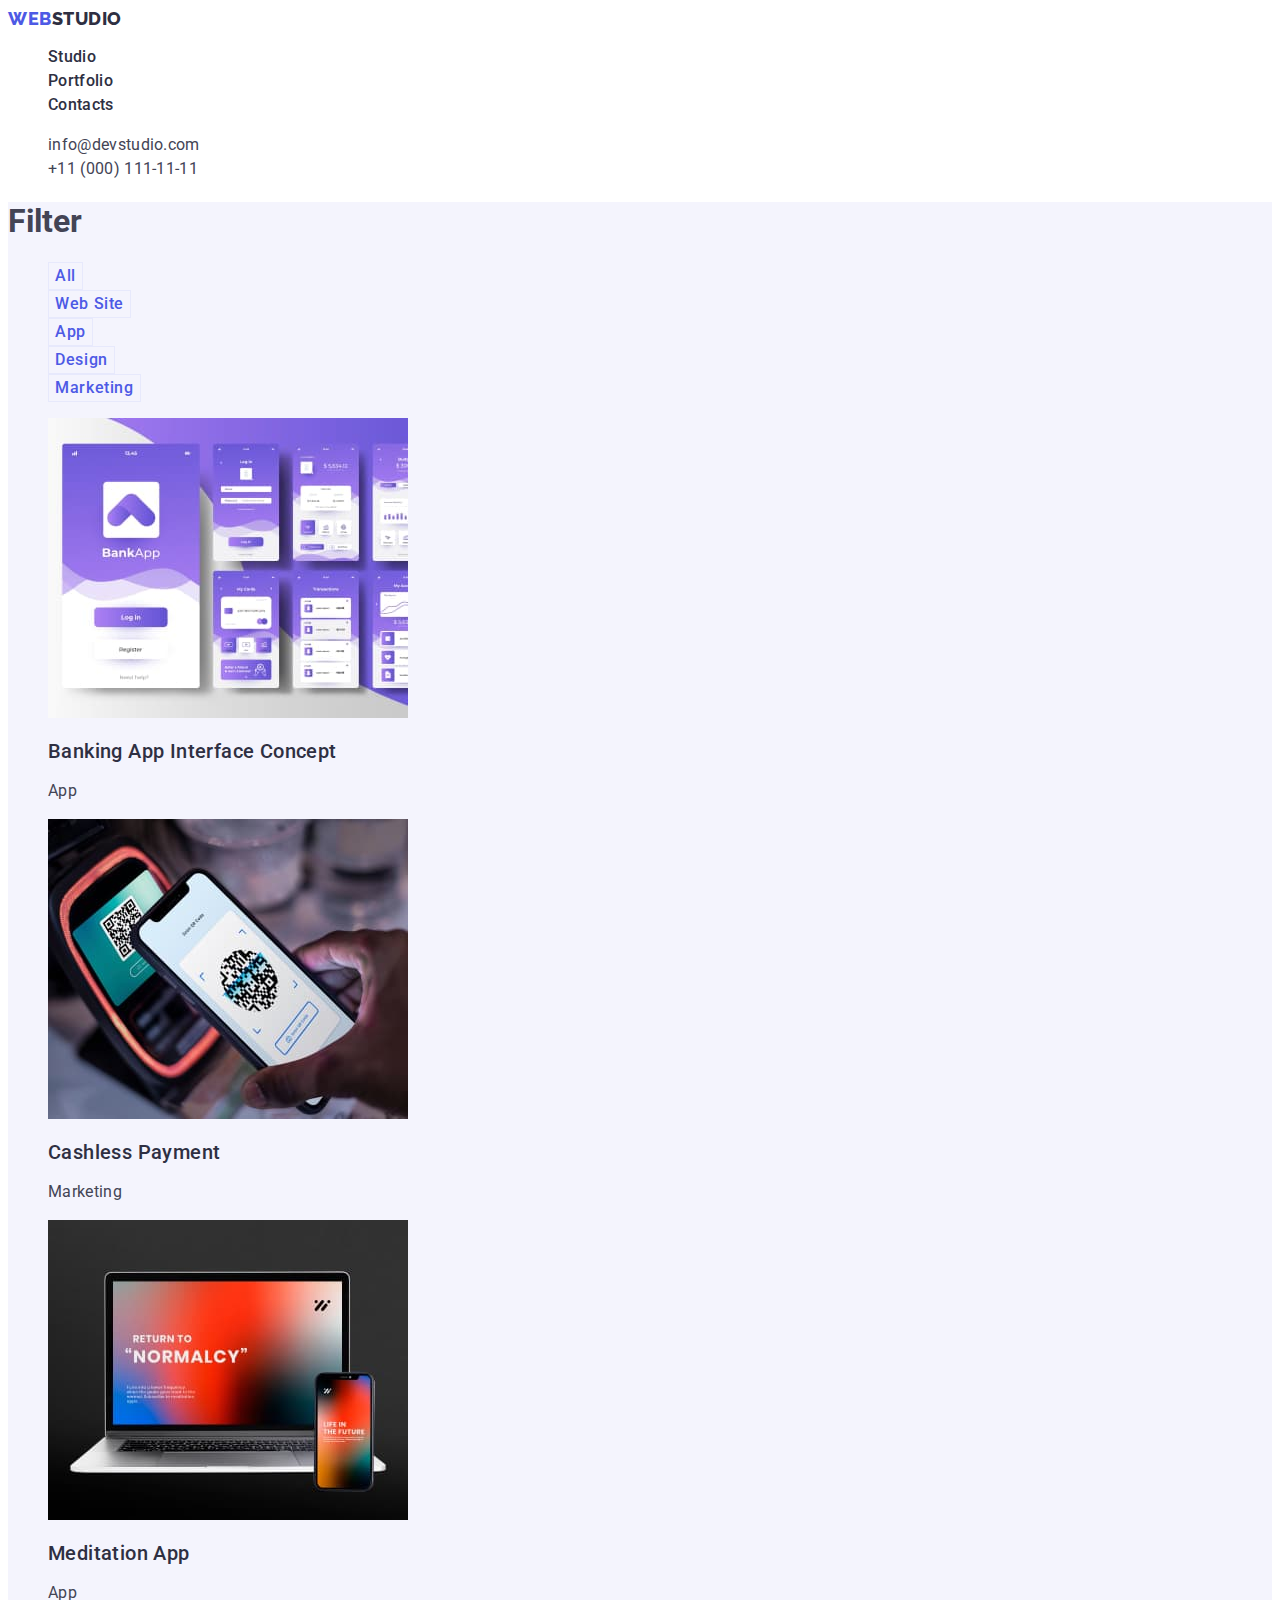
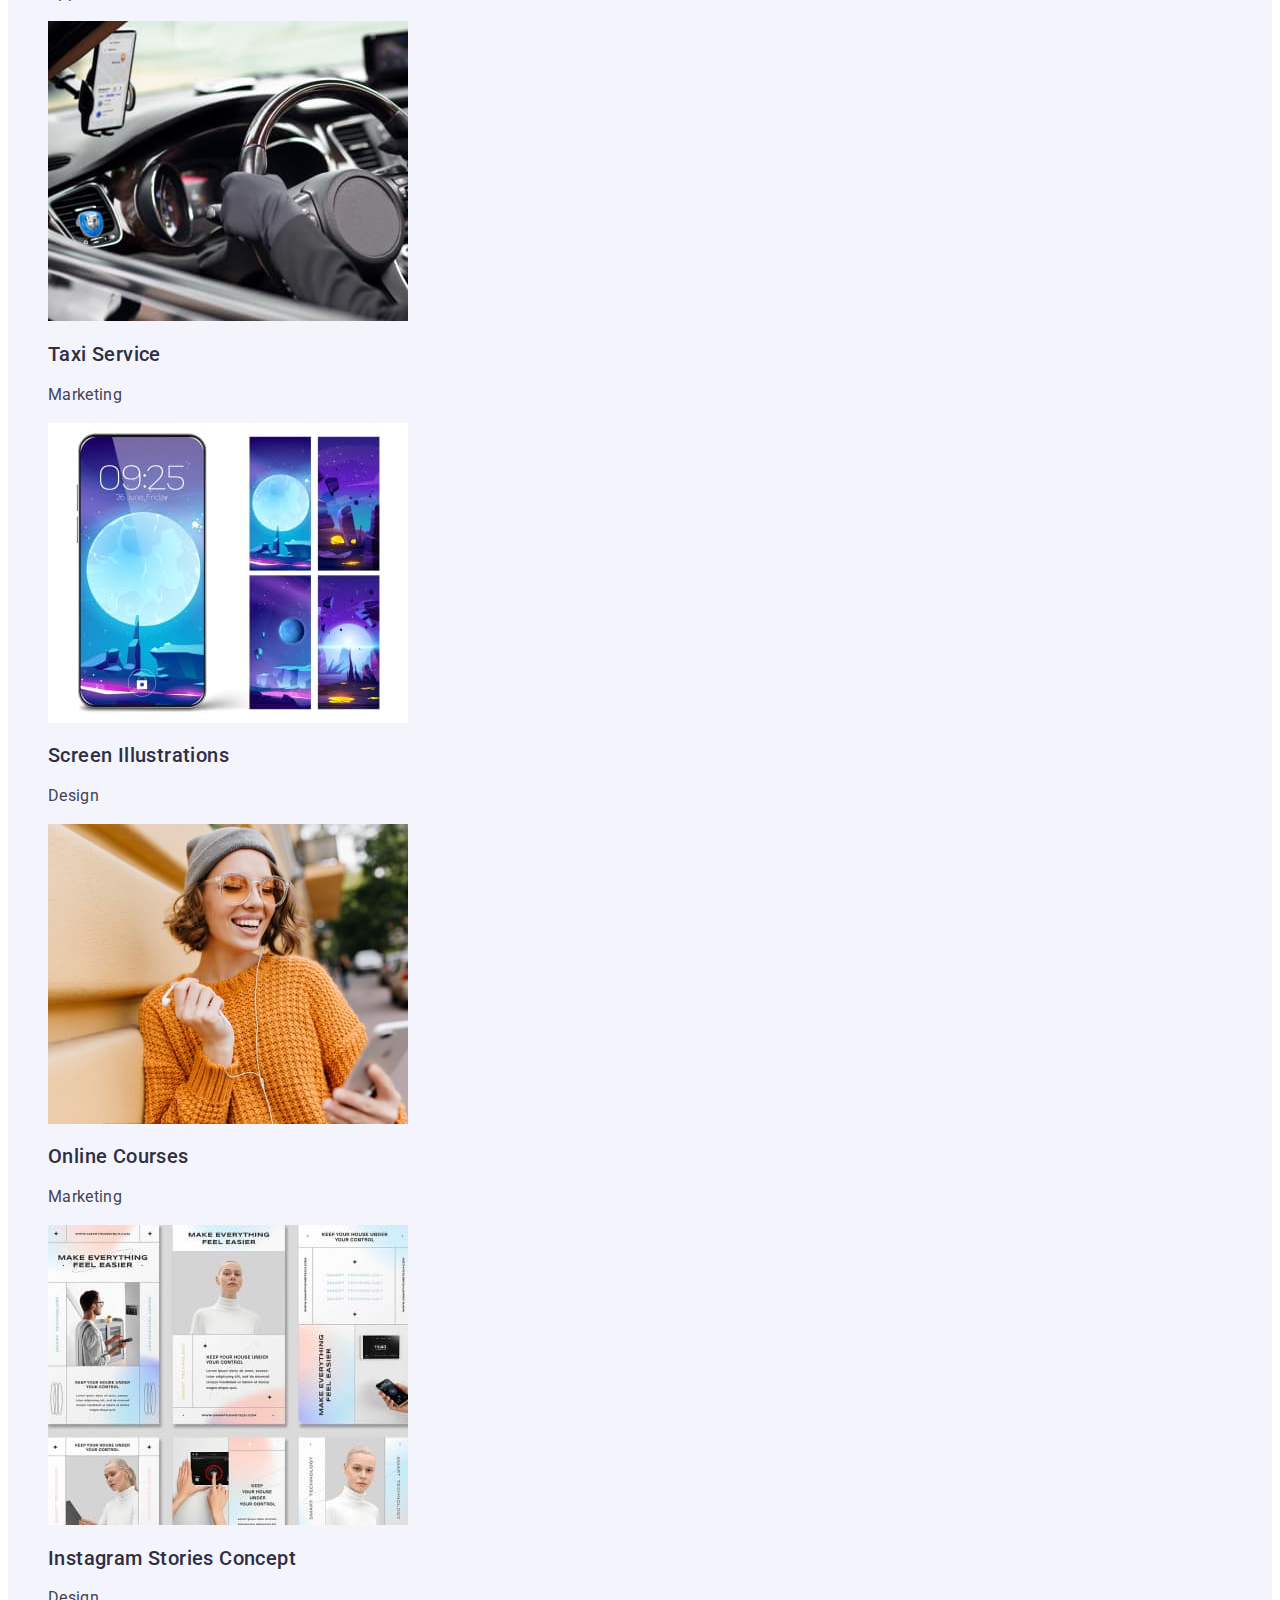
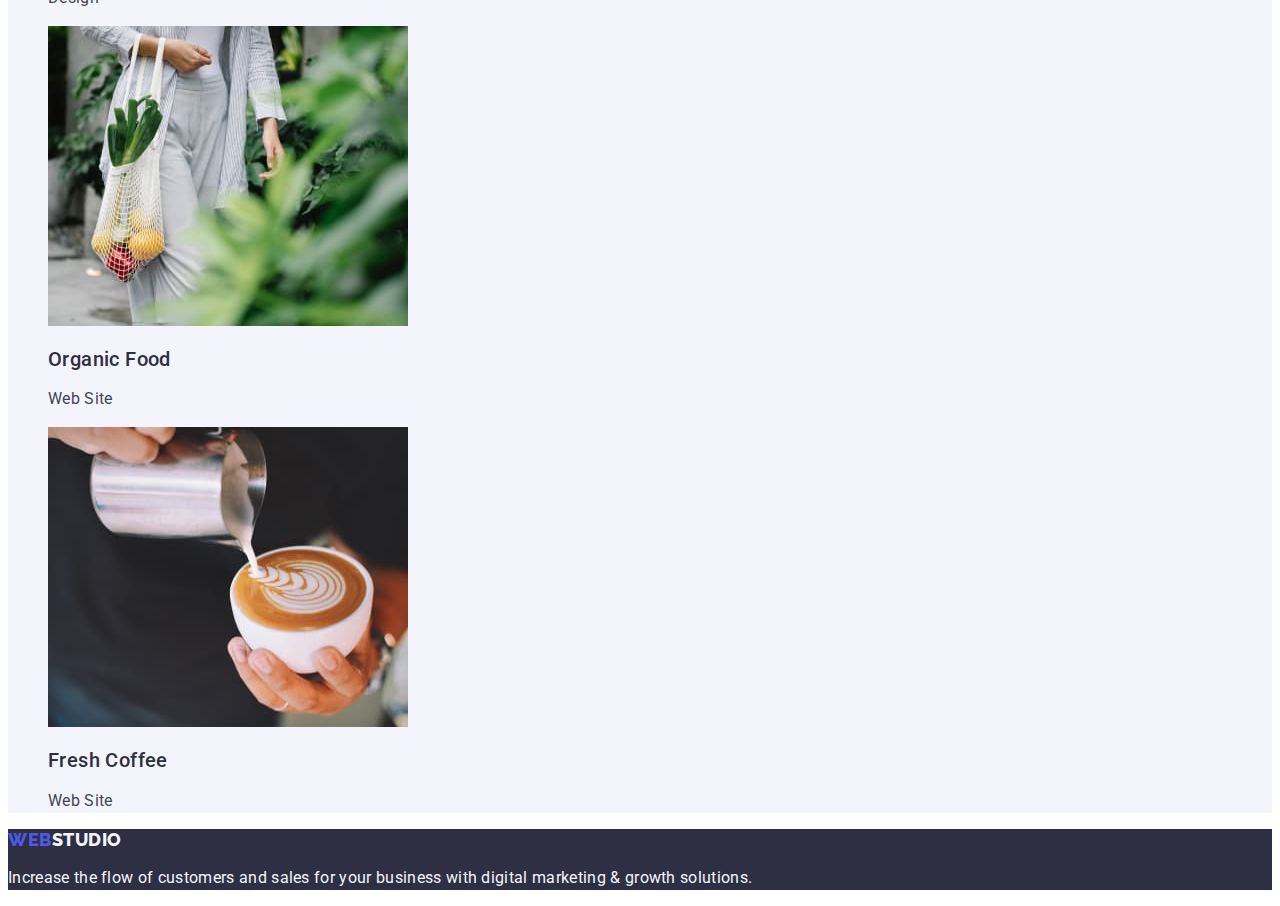
==== portfolio.html @ 72dbc231 "Initial commit" ====
<!DOCTYPE html>
<html lang="en">
<head>
    <meta charset="UTF-8">
    <meta name="viewport" content="width=device-width, initial-scale=1.0">
    <title>Sokolova 02 homework</title>
    <link rel="preconnect" href="https://fonts.googleapis.com" />
    <link rel="preconnect" href="https://fonts.gstatic.com" crossorigin />
    <link
      href="https://fonts.googleapis.com/css2?family=Montserrat:wght@400;600&family=Roboto:wght@400;500;700&display=swap"
      rel="stylesheet"
    />
    <link rel="preconnect" href="https://fonts.googleapis.com">
<link rel="preconnect" href="https://fonts.gstatic.com" crossorigin>
<link href="https://fonts.googleapis.com/css2?family=Raleway:wght@800&display=swap" rel="stylesheet">
    <link rel="stylesheet" href="./css/styles.css" />
</head>
<body>
    <header class="header">
        <nav class="header-navigation">
          <a href="./index.html" class="header-logo link">Web<span class="header-logo-accent">Studio</span></a>
          <ul class="header-list list">
            <li class="header-list-point"><a href="./index.html" class="header-list-link link">Studio</a></li>
            <li class="header-list-point"><a href="./portfolio.html" class="header-list-link link">Portfolio</a></li>
            <li class="header-list-point"><a href="" class="header-list-link link">Contacts</a></li>
          </ul>
        </nav>
        <address class="header-address">
            <ul class="header-address-list list">
              <li class="header-address-item"><a class="header-address-link link" href="mailto:info@devstudio.com">info@devstudio.com</a></li>
              <li class="header-address-item"><a class="header-address-link link" href="tel:+110001111111">+11 (000) 111-11-11</a></li>
            </ul>
          </address>
      </header>
      <main>
        <section class="portfolio">
            <h1 class="visually-hidden">Filter</h1>
            <ul class="filter-list list">
                <li ><button type="button" class="filter-btn">All</button></li>
                <li><button type="button" class="filter-btn">Web Site</button></li>
                <li><button type="button" class="filter-btn">App</button></li>
                <li><button type="button" class="filter-btn">Design</button></li>
                <li><button type="button" class="filter-btn">Marketing</button></li>
            </ul>
        <ul class="portfolio-list list">
            <li class="portfolio-list-item">
                <a class="link" href="">
                    <img src="./images/banking_app_interface_concept.jpg" alt="our work" width="360" height="300">
                    <h2  class="portfolio-title">Banking App Interface Concept</h2>
                    <p class="portfolio-text">App</p>
                </a>
            </li>
            <li class="portfolio-list-item">
                <a href="" class="link">
                    <img src="./images/cashless_payment.jpg" alt="our work" width="360" height="300">
                    <h2 class="portfolio-title">Cashless Payment</h2>
                    <p class="portfolio-text">Marketing</p>
                </a>
            </li>
            <li class="portfolio-list-item">
                <a href="" class="link">
                    <img src="./images/meditation_app.jpg" alt="our work" width="360" height="300">
                    <h2 class="portfolio-title">Meditation App</h2>
                    <p class="portfolio-text">App</p>
                </a>
            </li>
            <li class="portfolio-list-item">
                <a href="" class="link">
                    <img src="./images/taxi_service.jpg" alt="our work" width="360" height="300">
                    <h2 class="portfolio-title">Taxi Service</h2>
                    <p class="portfolio-text">Marketing</p>
                </a>
            </li>
            <li class="portfolio-list-item">
                <a href="" class="link">
                    <img src="./images/screen_illustrations.jpg" alt="our work" width="360" height="300">
                    <h2 class="portfolio-title">Screen Illustrations</h2>
                    <p class="portfolio-text">Design</p>
                </a>
            </li>
            <li class="portfolio-list-item">
                <a href="" class="link">
                    <img src="./images/online_courses.jpg" alt="our work" width="360" height="300">
                    <h2 class="portfolio-title">Online Courses</h2>
                    <p class="portfolio-text">Marketing</p>
                </a>
            </li>
            <li class="portfolio-list-item">
                <a href="" class="link">
                    <img src="./images/instagram_stories.jpg" alt="our work" width="360" height="300">
                    <h2 class="portfolio-title">Instagram Stories Concept</h2>
                    <p class="portfolio-text">Design</p>
                </a>
            </li>
            <li class="portfolio-list-item">
                <a href="" class="link">
                    <img src="./images/organic_food.jpg" alt="our work" width="360" height="300">
                    <h2 class="portfolio-title">Organic Food</h2>
                    <p class="portfolio-text">Web Site</p>
                </a>
            </li>
            <li class="portfolio-list-item">
                <a href="" class="link">
                    <img src="./images/fresh_coffee.jpg" alt="our work" width="360" height="300">
                    <h2 class="portfolio-title">Fresh Coffee</h2>
                    <p class="portfolio-text">Web Site</p>
                </a>
            </li>
        </ul>

        </section>
      </main>
      <footer class="footer">
        <a href="./index.html" class="footer-logo link">Web<span class="footer-logo-accent">Studio</span></a>
        <p class="footer-text">
          Increase the flow of customers and sales for your business with digital
          marketing & growth solutions.
        </p>
      </footer>
    
</body>
</html>
---- css/styles.css ----
:root {
    --background-color: #F4F4FD;
    --accent-text-color: #4D5AE5;
    --text-color: #434455;
    --secondary-text-color: #2E2F42;
    --action-color: #404BBF;

}

body {
    font-family:"Roboto", sans-serif;
    color: #434455;
    background-color: #FFFFFF;

}


.link {
    text-decoration: none;
}
.list{
    list-style-type: none;
}

.header-logo {
    color: var(--accent-text-color);
font-size: 18px;
font-family: "Raleway", sans-serif;
font-weight: 800;
line-height: 1.17; /* 21px/18 */
letter-spacing: 0.03em;
text-transform: uppercase;
}


.header-logo-accent{
    color: var(--secondary-text-color);
    font-family: "Raleway", sans-serif;
}

.header-list-link {
    color: var(--secondary-text-color);
/* Body Medium */
font-size: 16px;
font-weight: 500;
line-height: 1.5;
letter-spacing: 0.02em;
}

.header-list-link:hover,
.header-list-link:focus{
    color: var(--ocean, #404BBF);
}

.header-address{
    font-style: normal;
}

.header-address-link{
    color: var(--slate, #434455);
/* Body */
font-size: 16px;
line-height: 1.5;
letter-spacing: 0.02em;
}
.header-address-link:hover,
.header-address-link:focus{
    color: var(--ocean, #404BBF);
}


.hero {
    background-color: var(--secondary-text-color);
}
.hero-title {
    color: var(--white, #FFF);
text-align: center;
/* Header 1 */
font-size: 56px;
font-weight: 700;
line-height: 1.07;
letter-spacing: 0.02em;
}
.hero-btn {
    cursor: pointer;
    background-color: var(--iris, #4D5AE5);
    color: var(--white, #FFF);
    /* Button Text */
    font-size: 16px;
    font-family: inherit;
    font-weight: 500;
    line-height: 1.5;
    letter-spacing: 0.04em;
   
}
.hero-btn:is(:hover,:focus){
    background-color: var(--ocean, #404BBF);
}



.advantages-subtitle {
    color: var(--secondary-text-color);
/* Header 3 */
font-size: 20px;
font-weight: 500;
line-height: 1.2;
letter-spacing: 0.02em;
}
.advantages-item-text {
    color: var(--slate, #434455);
/* Body */
font-size: 16px;
line-height: 1.5;
letter-spacing: 0.02em;
}

.section-title {
    color: var(--secondary-text-color);
    background-color: #F4F4FD;
text-align: center;
/* Header 2 */
font-size: 36px;
font-weight: 700;
line-height: 1.11;
letter-spacing: 0.02em;
text-transform: capitalize;
}

.local-title{
    color: var(--secondary-text-color);
/* Header 3 */
font-size: 20px;
font-weight: 500;
line-height: 1.2;
letter-spacing: 0.02em;
text-align: center;
}

.section-text {
    color: var(--slate, #434455);
/* Body */
font-size: 16px;
line-height: 1.5;
letter-spacing: 0.02em;
text-align: center;
}

.footer{
    background: var(--secondary-text-color);

}
.footer-logo {
    color: var(--accent-text-color);
font-size: 18px;
font-family: "Raleway", sans-serif;
font-weight: 800;
line-height: 1.17;
letter-spacing: 0.03em;
text-transform: uppercase;
}

.footer-logo-accent {
    color: var(--iris, #f4f4fd);
font-size: 18px;
font-family: Raleway;
font-weight: 800;
line-height: 1.17;
letter-spacing: 0.03em;
text-transform: uppercase;
}
.footer-text{
    color: var(--cloud, #F4F4FD);
/* Body */
font-size: 16px;
line-height: 1.5;
letter-spacing: 0.02em;
}

.filter-btn {
    cursor: pointer;
    color: var(--iris, #4D5AE5);
text-align: center;
/* Button Text */
font-size: 16px;
font-family: inherit;
font-weight: 500;
line-height: 1.5;
letter-spacing: 0.04em;
border: 1px solid var(--cornflower, #E7E9FC);
background: var(--cloud, #F4F4FD);
}

.filter-btn:is(:hover,:focus){
    color: var(--white, #FFF);
text-align: center;
/* Button Text */
font-size: 16px;
font-weight: 500;
line-height: 1.5;
letter-spacing: 0.04em;
background: var(--ocean, #404BBF);
}

.portfolio{
    background-color: #F4F4FD;
}

.portfolio-title{
    color: var(--secondary-text-color);
/* Header 3 */
font-size: 20px;
font-weight: 500;
line-height: 1.2;
letter-spacing: 0.02em;
}
.portfolio-text{
    color: var(--slate, #434455);
/* Body */
font-size: 16px;
line-height: 1.5;
letter-spacing: 0.02em;
}

.team-list-item{
    background-color: #FFFFFF;
}

.team-section {
    background-color: #F4F4FD;
}
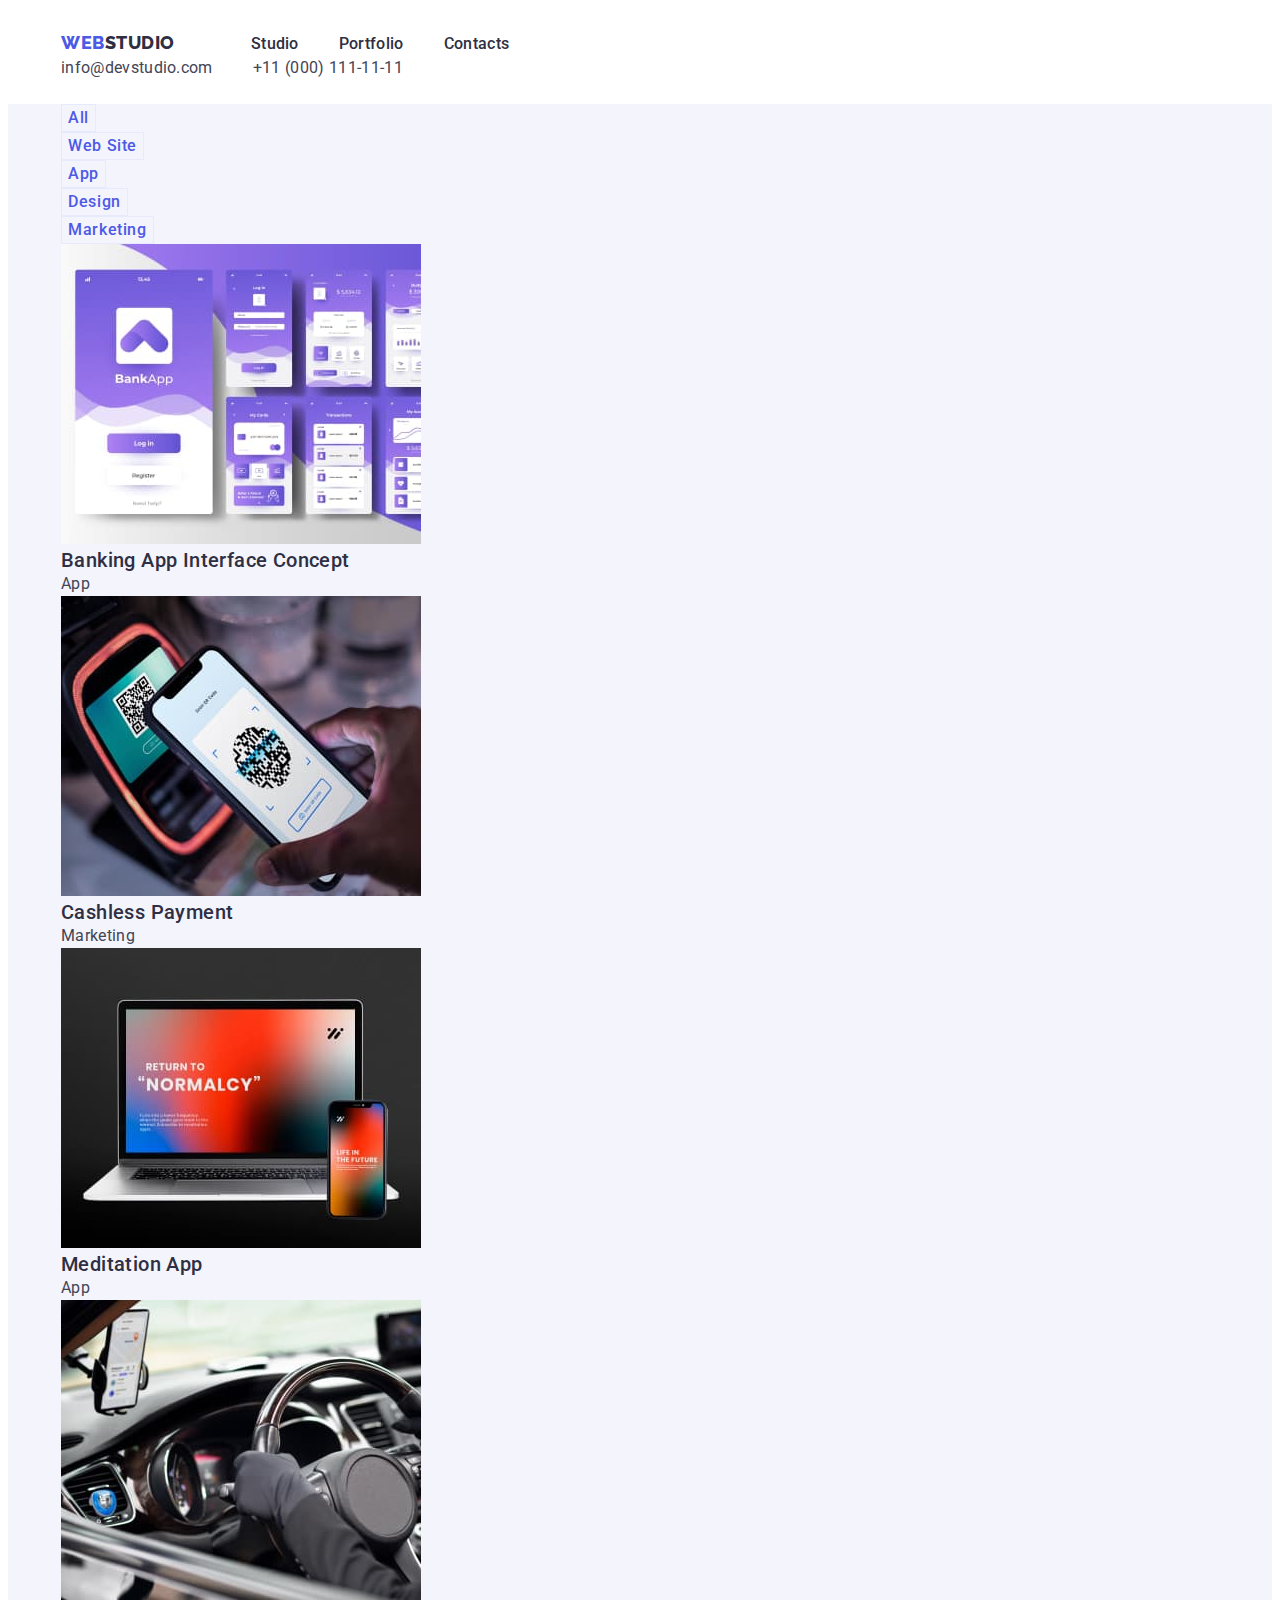
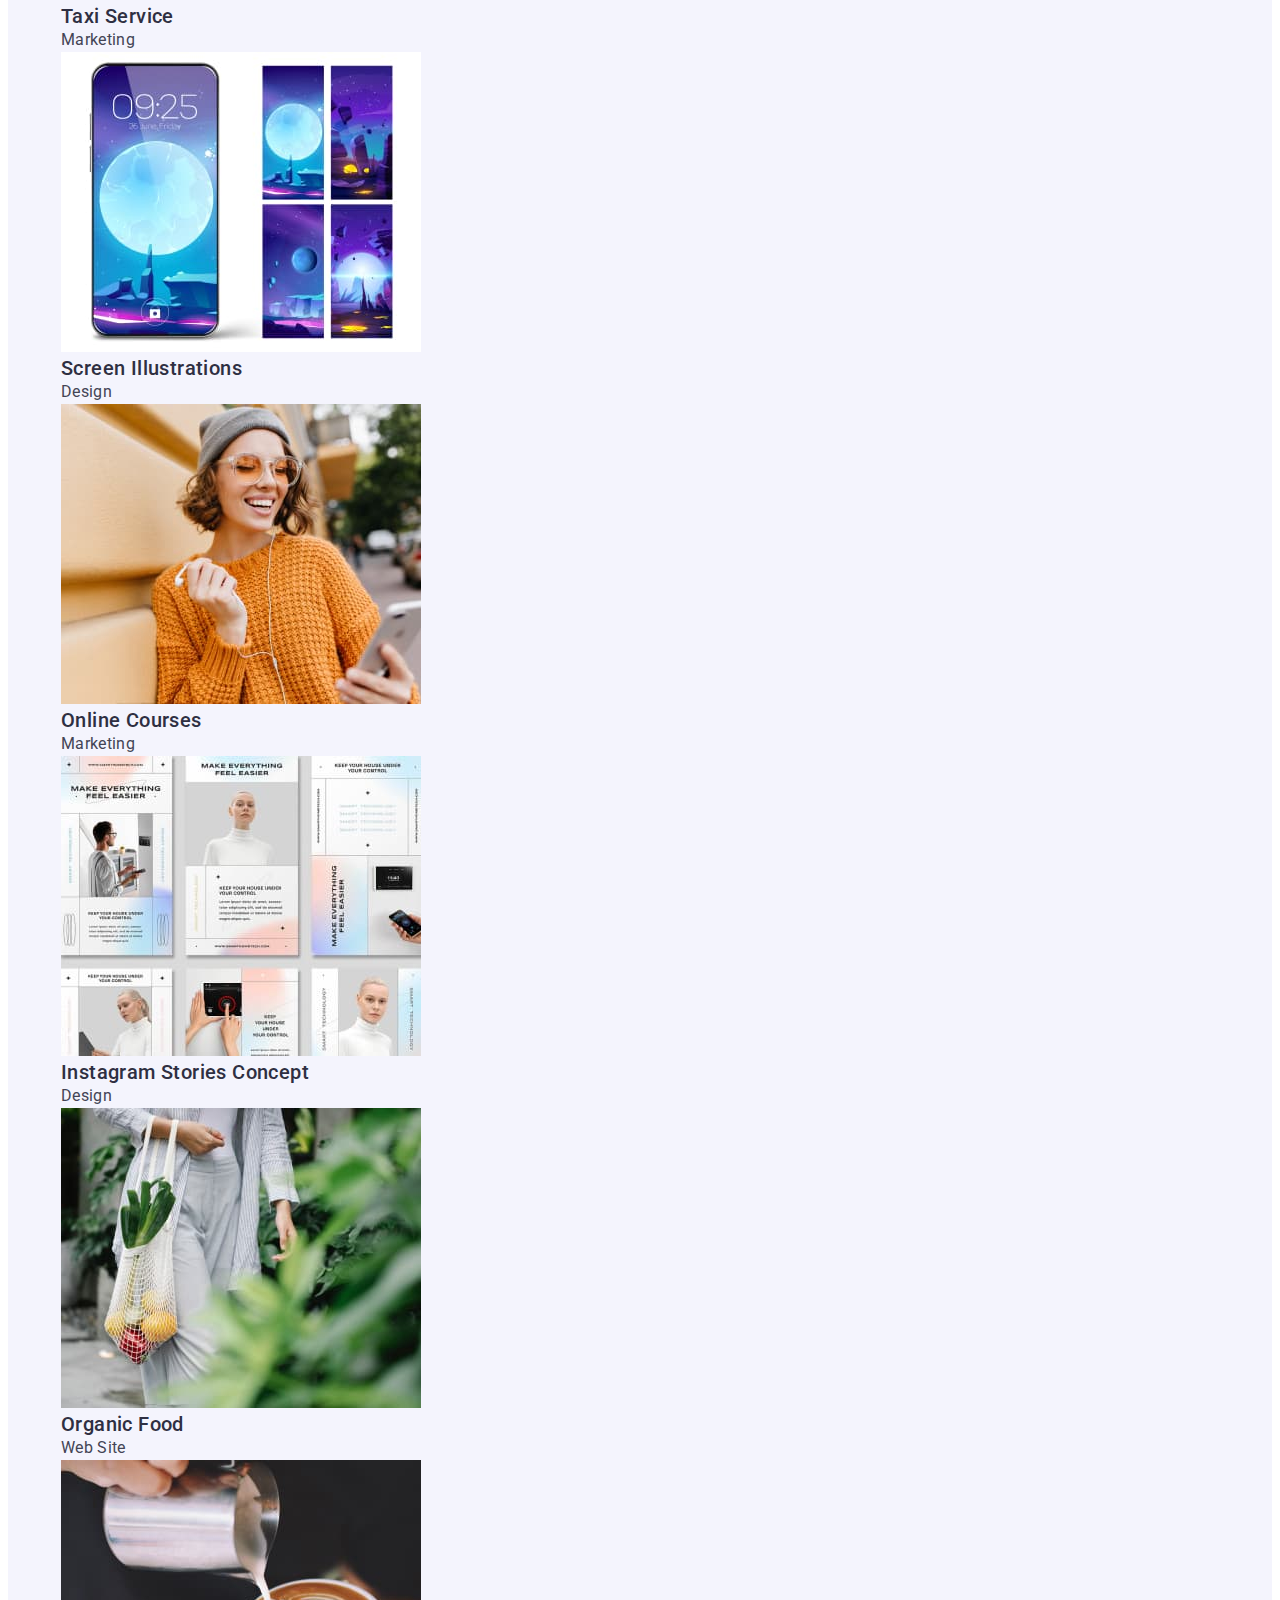
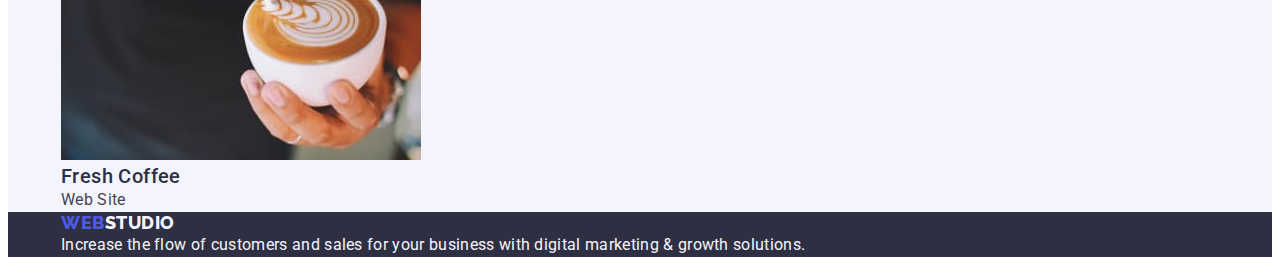
==== commit 68adceb1: "third task" ====
--- a/portfolio.html
+++ b/portfolio.html
@@ -13,10 +13,12 @@
     <link rel="preconnect" href="https://fonts.googleapis.com">
 <link rel="preconnect" href="https://fonts.gstatic.com" crossorigin>
 <link href="https://fonts.googleapis.com/css2?family=Raleway:wght@800&display=swap" rel="stylesheet">
+<link rel="stylesheet" href="https://cdnjs.cloudflare.com/ajax/libs/modern-normalize/2.0.0/modern-normalize.min.css" integrity="sha512-4xo8blKMVCiXpTaLzQSLSw3KFOVPWhm/TRtuPVc4WG6kUgjH6J03IBuG7JZPkcWMxJ5huwaBpOpnwYElP/m6wg==" crossorigin="anonymous" referrerpolicy="no-referrer" />
     <link rel="stylesheet" href="./css/styles.css" />
 </head>
 <body>
     <header class="header">
+        <div class="container">
         <nav class="header-navigation">
           <a href="./index.html" class="header-logo link">Web<span class="header-logo-accent">Studio</span></a>
           <ul class="header-list list">
@@ -31,9 +33,11 @@
               <li class="header-address-item"><a class="header-address-link link" href="tel:+110001111111">+11 (000) 111-11-11</a></li>
             </ul>
           </address>
+        </div>
       </header>
       <main>
         <section class="portfolio">
+            <div class="container">
             <h1 class="visually-hidden">Filter</h1>
             <ul class="filter-list list">
                 <li ><button type="button" class="filter-btn">All</button></li>
@@ -107,15 +111,17 @@
                 </a>
             </li>
         </ul>
-
+        </div>
         </section>
       </main>
       <footer class="footer">
+        <div class="container">
         <a href="./index.html" class="footer-logo link">Web<span class="footer-logo-accent">Studio</span></a>
         <p class="footer-text">
           Increase the flow of customers and sales for your business with digital
           marketing & growth solutions.
         </p>
+        </div>
       </footer>
     
 </body>
--- a/css/styles.css
+++ b/css/styles.css
@@ -6,6 +6,35 @@
     --action-color: #404BBF;
 
 }
+.visually-hidden {
+    position: absolute;
+    width: 1px;
+    height: 1px;
+    margin: -1px;
+    border: 0;
+    padding: 0;
+    white-space: nowrap;
+    clip-path: inset(100%);
+    clip: rect(0 0 0 0);
+    overflow: hidden;
+    }
+
+p, 
+h1, 
+h2, 
+h3, 
+h4, 
+h5, 
+h6{
+margin-top: 0;
+margin-bottom: 0;
+}
+
+ul,ol{
+    margin-top: 0;
+    margin-bottom: 0;
+    padding-left: 0;
+}
 
 body {
     font-family:"Roboto", sans-serif;
@@ -14,6 +43,14 @@
 
 }
 
+.container{
+    width: 100%;
+    max-width: 1158px;
+    padding-right: 15px;
+    padding-left: 15px;
+    margin: 0 auto;
+}
+
 
 .link {
     text-decoration: none;
@@ -22,6 +59,12 @@
     list-style-type: none;
 }
 
+/**-----------------------HEADER-----------------------**/
+
+.header{
+    padding-top: 24px;
+    padding-bottom: 24px;
+}
 .header-logo {
     color: var(--accent-text-color);
 font-size: 18px;
@@ -38,6 +81,22 @@
     font-family: "Raleway", sans-serif;
 }
 
+
+.header-container{
+    display: flex;
+    gap: 332px;
+}
+.header-navigation{
+    display: flex;
+}
+
+
+.header-list{
+    display:flex;
+    gap:40px;
+    margin-left:76px;
+}
+
 .header-list-link {
     color: var(--secondary-text-color);
 /* Body Medium */
@@ -54,6 +113,13 @@
 
 .header-address{
     font-style: normal;
+    margin-left: auto;
+}
+
+.header-address-list{
+    display:flex;
+    gap:40px;
+    
 }
 
 .header-address-link{
@@ -68,18 +134,27 @@
     color: var(--ocean, #404BBF);
 }
 
+/**-----------------------HERO-----------------------**/
 
 .hero {
     background-color: var(--secondary-text-color);
+    text-align: center;
+}
+
+.hero-container{
+    padding: 188px 0;
 }
 .hero-title {
     color: var(--white, #FFF);
-text-align: center;
+    text-align: center;
 /* Header 1 */
 font-size: 56px;
 font-weight: 700;
 line-height: 1.07;
 letter-spacing: 0.02em;
+max-width: 496px;
+margin: 0 auto;
+margin-bottom: 48px;
 }
 .hero-btn {
     cursor: pointer;
@@ -91,13 +166,29 @@
     font-weight: 500;
     line-height: 1.5;
     letter-spacing: 0.04em;
+    padding: 16px 32px;
+    border-radius: 4px;
+    border: none;
    
 }
 .hero-btn:is(:hover,:focus){
     background-color: var(--ocean, #404BBF);
 }
 
-
+.advantages{
+    padding-top: 120px;
+    padding-bottom: 120px;
+    
+}
+
+.advantages-list{
+    display: flex;
+    gap: 24px;
+}
+
+.advantages-item{
+    width: calc((100% - 24px * 3) / 4);
+}
 
 .advantages-subtitle {
     color: var(--secondary-text-color);
@@ -106,6 +197,7 @@
 font-weight: 500;
 line-height: 1.2;
 letter-spacing: 0.02em;
+margin-bottom: 8px;
 }
 .advantages-item-text {
     color: var(--slate, #434455);
@@ -115,18 +207,45 @@
 letter-spacing: 0.02em;
 }
 
+.we-do{
+    text-align: center;
+}
+
+.we-do-container{
+    padding-top: 120px 0;
+}
+
+
 .section-title {
     color: var(--secondary-text-color);
-    background-color: #F4F4FD;
-text-align: center;
 /* Header 2 */
 font-size: 36px;
 font-weight: 700;
 line-height: 1.11;
 letter-spacing: 0.02em;
 text-transform: capitalize;
-}
-
+margin: 0 auto;
+margin-bottom: 72px;
+}
+
+
+.image-list{
+    display: flex;
+    gap: 24px;
+    margin-top: 72px;
+    padding-bottom: 120px;
+    width: calc((100% - 24px * 2) / 3);
+
+
+}
+
+
+.team-text-container{
+    padding-top: 32px;
+    padding-bottom: 32px;
+    width: 232px;
+    margin: 0 auto;
+}
 .local-title{
     color: var(--secondary-text-color);
 /* Header 3 */
@@ -135,6 +254,7 @@
 line-height: 1.2;
 letter-spacing: 0.02em;
 text-align: center;
+margin-bottom: 8px;
 }
 
 .section-text {
@@ -144,6 +264,16 @@
 line-height: 1.5;
 letter-spacing: 0.02em;
 text-align: center;
+}
+
+.team-section{
+    display: flex;
+    margin: 0 auto;
+}
+.team-list{
+    display: flex;
+    gap: 24px;
+    width: calc((100% - 24px * 3) / 4);
 }
 
 .footer{
@@ -228,4 +358,5 @@
 
 .team-section {
     background-color: #F4F4FD;
-}+}
+
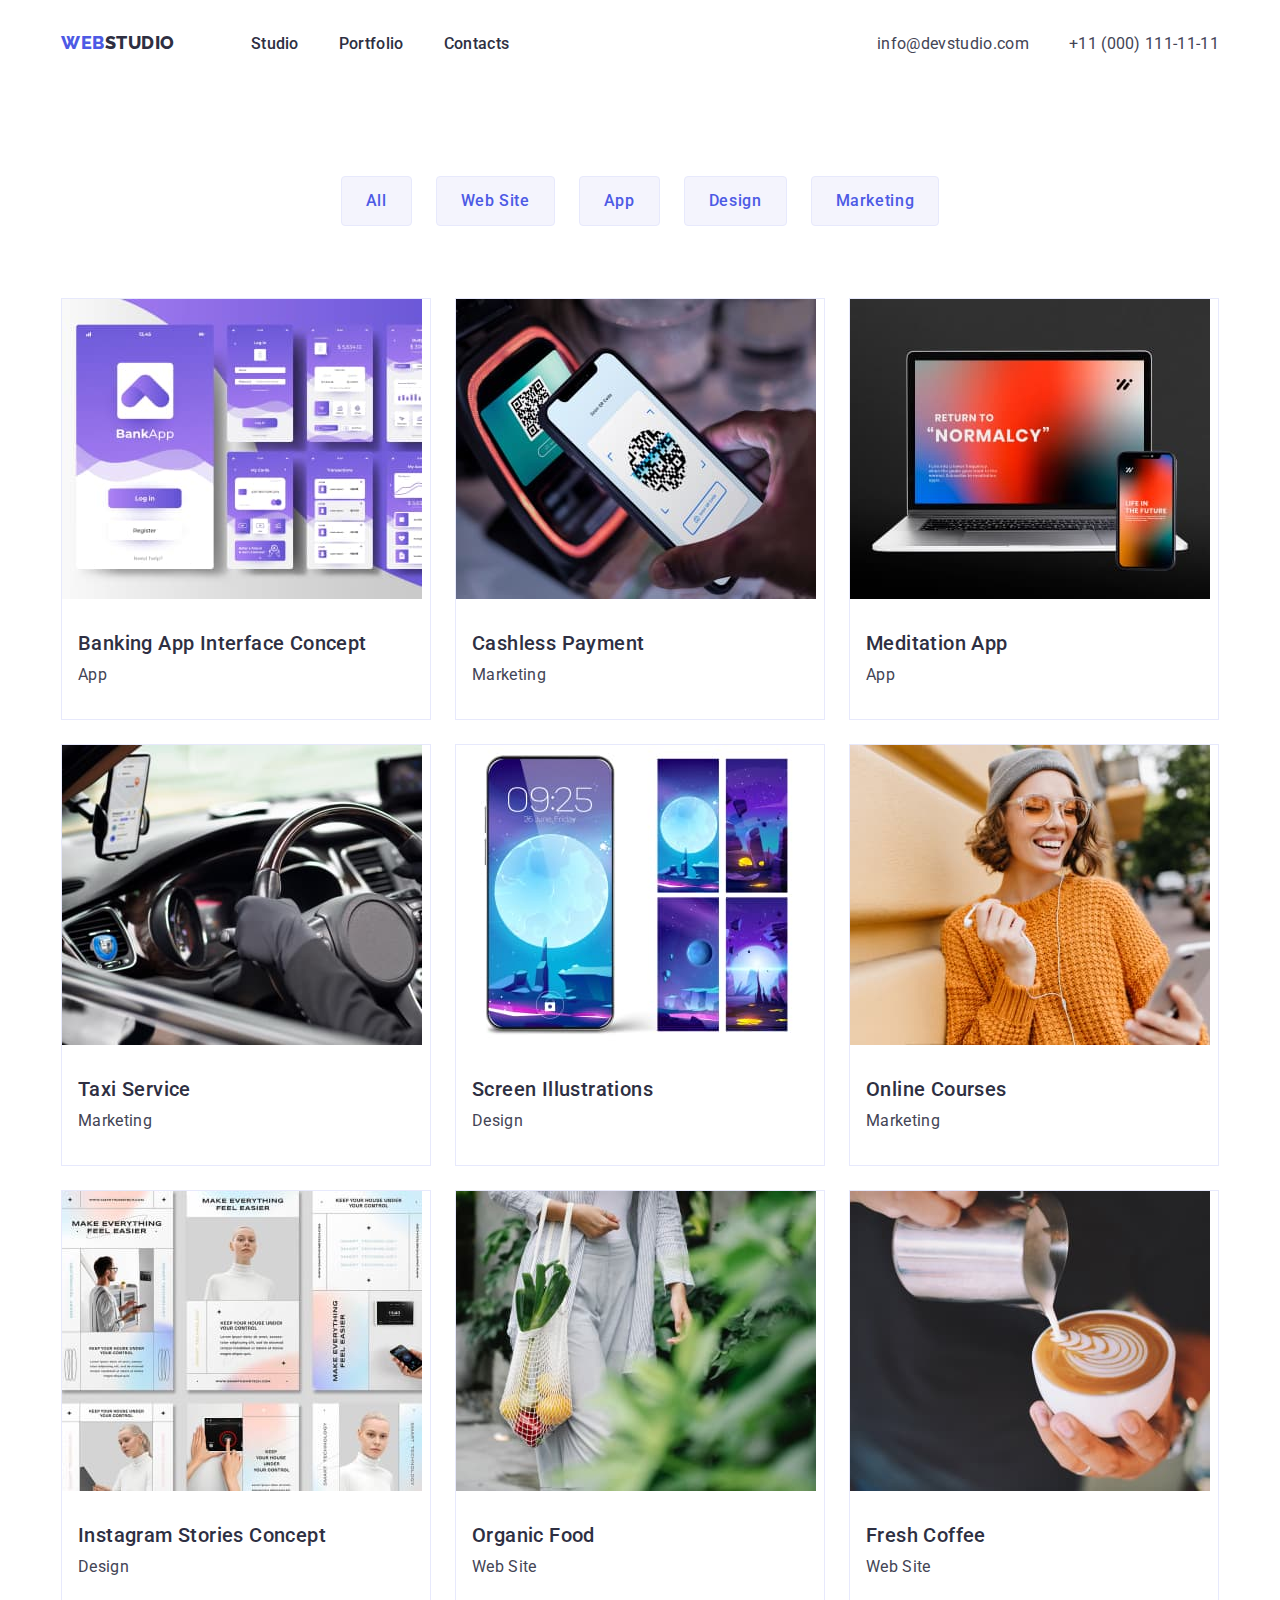
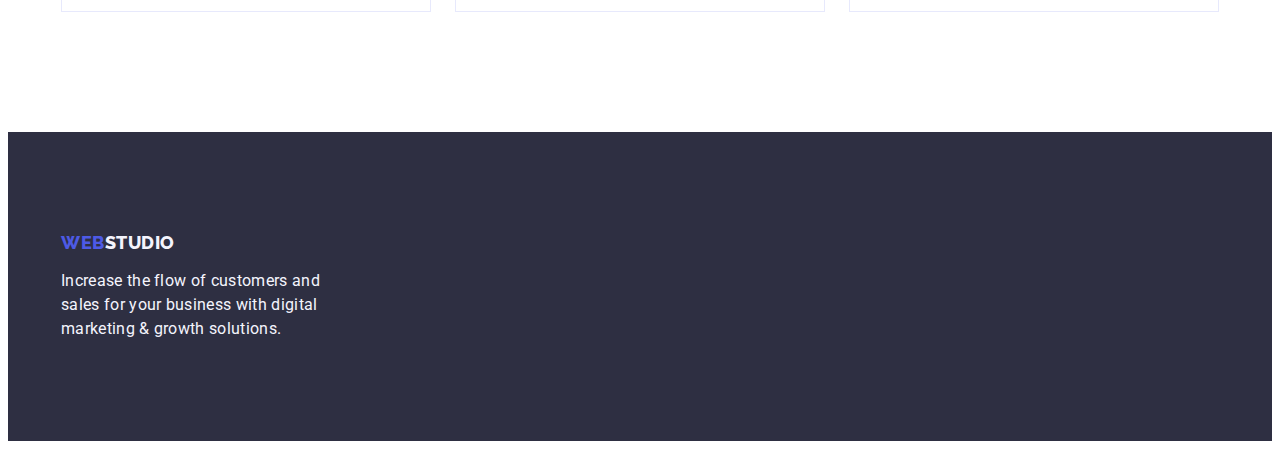
==== commit 749eea93: "Finish" ====
--- a/portfolio.html
+++ b/portfolio.html
@@ -18,7 +18,7 @@
 </head>
 <body>
     <header class="header">
-        <div class="container">
+        <div class="container header-container">
         <nav class="header-navigation">
           <a href="./index.html" class="header-logo link">Web<span class="header-logo-accent">Studio</span></a>
           <ul class="header-list list">
@@ -48,67 +48,104 @@
             </ul>
         <ul class="portfolio-list list">
             <li class="portfolio-list-item">
+                <div class="border-container">
                 <a class="link" href="">
                     <img src="./images/banking_app_interface_concept.jpg" alt="our work" width="360" height="300">
+                    <div class="name">
                     <h2  class="portfolio-title">Banking App Interface Concept</h2>
                     <p class="portfolio-text">App</p>
+                </div>
                 </a>
+            </div>
+            </li>
+        
+            <li class="portfolio-list-item">
+                <div class="border-container">
+                <a href="" class="link">
+                    <img src="./images/cashless_payment.jpg" alt="our work" width="360" height="300">
+                    <div class="name">
+                    <h2 class="portfolio-title">Cashless Payment</h2>
+                    <p class="portfolio-text">Marketing</p>
+                </div>
+                </a>
+            </div>
             </li>
             <li class="portfolio-list-item">
+                <div class="border-container">
                 <a href="" class="link">
-                    <img src="./images/cashless_payment.jpg" alt="our work" width="360" height="300">
-                    <h2 class="portfolio-title">Cashless Payment</h2>
-                    <p class="portfolio-text">Marketing</p>
+                    <img src="./images/meditation_app.jpg" alt="our work" width="360" height="300">
+                    <div class="name">
+                    <h2 class="portfolio-title">Meditation App</h2>
+                    <p class="portfolio-text">App</p>
+                </div>
                 </a>
+            </div>
             </li>
             <li class="portfolio-list-item">
+                <div class="border-container">
                 <a href="" class="link">
-                    <img src="./images/meditation_app.jpg" alt="our work" width="360" height="300">
-                    <h2 class="portfolio-title">Meditation App</h2>
-                    <p class="portfolio-text">App</p>
+                    <img src="./images/taxi_service.jpg" alt="our work" width="360" height="300">
+                    <div class="name">
+                    <h2 class="portfolio-title">Taxi Service</h2>
+                    <p class="portfolio-text">Marketing</p>
+                </div>
                 </a>
+            </div>
             </li>
             <li class="portfolio-list-item">
+                <div class="border-container">
                 <a href="" class="link">
-                    <img src="./images/taxi_service.jpg" alt="our work" width="360" height="300">
-                    <h2 class="portfolio-title">Taxi Service</h2>
-                    <p class="portfolio-text">Marketing</p>
+                    <img src="./images/screen_illustrations.jpg" alt="our work" width="360" height="300">
+                    <div class="name">
+                    <h2 class="portfolio-title">Screen Illustrations</h2>
+                    <p class="portfolio-text">Design</p>
+                </div>
                 </a>
+            </div>
             </li>
             <li class="portfolio-list-item">
+                <div class="border-container">
                 <a href="" class="link">
-                    <img src="./images/screen_illustrations.jpg" alt="our work" width="360" height="300">
-                    <h2 class="portfolio-title">Screen Illustrations</h2>
-                    <p class="portfolio-text">Design</p>
+                    <img src="./images/online_courses.jpg" alt="our work" width="360" height="300">
+                    <div class="name">
+                    <h2 class="portfolio-title">Online Courses</h2>
+                    <p class="portfolio-text">Marketing</p>
+                </div>
                 </a>
+            </div>
             </li>
             <li class="portfolio-list-item">
+                <div class="border-container">
                 <a href="" class="link">
-                    <img src="./images/online_courses.jpg" alt="our work" width="360" height="300">
-                    <h2 class="portfolio-title">Online Courses</h2>
-                    <p class="portfolio-text">Marketing</p>
+                    <img src="./images/instagram_stories.jpg" alt="our work" width="360" height="300">
+                    <div class="name">
+                    <h2 class="portfolio-title">Instagram Stories Concept</h2>
+                    <p class="portfolio-text">Design</p>
+                </div>
                 </a>
+            </div>
             </li>
             <li class="portfolio-list-item">
+                <div class="border-container">
                 <a href="" class="link">
-                    <img src="./images/instagram_stories.jpg" alt="our work" width="360" height="300">
-                    <h2 class="portfolio-title">Instagram Stories Concept</h2>
-                    <p class="portfolio-text">Design</p>
+                    <img src="./images/organic_food.jpg" alt="our work" width="360" height="300">
+                    <div class="name">
+                    <h2 class="portfolio-title">Organic Food</h2>
+                    <p class="portfolio-text">Web Site</p>
+                </div>
                 </a>
+            </div>
             </li>
             <li class="portfolio-list-item">
-                <a href="" class="link">
-                    <img src="./images/organic_food.jpg" alt="our work" width="360" height="300">
-                    <h2 class="portfolio-title">Organic Food</h2>
-                    <p class="portfolio-text">Web Site</p>
-                </a>
-            </li>
-            <li class="portfolio-list-item">
+                <div class="border-container">
                 <a href="" class="link">
                     <img src="./images/fresh_coffee.jpg" alt="our work" width="360" height="300">
+                    <div class="name">
                     <h2 class="portfolio-title">Fresh Coffee</h2>
                     <p class="portfolio-text">Web Site</p>
+                </div>
                 </a>
+            </div>
             </li>
         </ul>
         </div>
--- a/css/styles.css
+++ b/css/styles.css
@@ -59,7 +59,12 @@
     list-style-type: none;
 }
 
-/**-----------------------HEADER-----------------------**/
+img {
+    display: block;
+    max-width: 100%;
+    height: auto;
+  }
+/*!-----------------------HEADER-----------------------!*/
 
 .header{
     padding-top: 24px;
@@ -134,7 +139,7 @@
     color: var(--ocean, #404BBF);
 }
 
-/**-----------------------HERO-----------------------**/
+/*!-----------------------HERO-----------------------!*/
 
 .hero {
     background-color: var(--secondary-text-color);
@@ -175,9 +180,10 @@
     background-color: var(--ocean, #404BBF);
 }
 
+
+/*!-----------------------ADVANTAGES-----------------------!*/
 .advantages{
     padding-top: 120px;
-    padding-bottom: 120px;
     
 }
 
@@ -207,14 +213,9 @@
 letter-spacing: 0.02em;
 }
 
-.we-do{
-    text-align: center;
-}
-
-.we-do-container{
-    padding-top: 120px 0;
-}
-
+
+
+/*!-----------------------WHAT ARE WE DOING-----------------------!*/
 
 .section-title {
     color: var(--secondary-text-color);
@@ -224,20 +225,36 @@
 line-height: 1.11;
 letter-spacing: 0.02em;
 text-transform: capitalize;
-margin: 0 auto;
+text-align: center;
 margin-bottom: 72px;
+padding-top: 120px;
 }
 
 
 .image-list{
     display: flex;
     gap: 24px;
-    margin-top: 72px;
     padding-bottom: 120px;
+}
+.image-list-item{
     width: calc((100% - 24px * 2) / 3);
-
-
-}
+}
+
+/*!-----------------------TEAM-----------------------!*/
+
+.team-section{
+    background-color: #F4F4FD;
+    padding-bottom: 120px;
+}
+
+.team-list{
+    display: flex;
+    gap: 24px;
+}
+.team-list-item{
+    background-color: #FFFFFF;
+    width: calc((100% - 24px * 3) / 4);
+} 
 
 
 .team-text-container{
@@ -266,19 +283,25 @@
 text-align: center;
 }
 
-.team-section{
-    display: flex;
-    margin: 0 auto;
-}
-.team-list{
-    display: flex;
-    gap: 24px;
-    width: calc((100% - 24px * 3) / 4);
-}
+
+
+
+
+
+
+
+
+/*!-----------------------FOOTER-----------------------!*/
+
 
 .footer{
     background: var(--secondary-text-color);
-
+    padding-top: 100px;
+    padding-bottom: 100px;
+
+}
+.footer-container{
+    margin: 0 auto;
 }
 .footer-logo {
     color: var(--accent-text-color);
@@ -288,6 +311,7 @@
 line-height: 1.17;
 letter-spacing: 0.03em;
 text-transform: uppercase;
+
 }
 
 .footer-logo-accent {
@@ -305,8 +329,19 @@
 font-size: 16px;
 line-height: 1.5;
 letter-spacing: 0.02em;
-}
-
+margin-top: 16px;
+max-width: 264px;
+}
+
+/*!-----------------------FILTER LIST-----------------------!*/
+
+
+.filter-list{
+    display: flex;
+    gap:24px;
+    justify-content: center;
+    
+}
 .filter-btn {
     cursor: pointer;
     color: var(--iris, #4D5AE5);
@@ -319,7 +354,12 @@
 letter-spacing: 0.04em;
 border: 1px solid var(--cornflower, #E7E9FC);
 background: var(--cloud, #F4F4FD);
-}
+padding: 12px 24px 12px 24px;
+border-radius: 4px;
+margin-bottom: 72px;
+}
+
+
 
 .filter-btn:is(:hover,:focus){
     color: var(--white, #FFF);
@@ -331,11 +371,23 @@
 letter-spacing: 0.04em;
 background: var(--ocean, #404BBF);
 }
-
+/*!-----------------------PORTFOLIO-----------------------!*/
 .portfolio{
-    background-color: #F4F4FD;
-}
-
+    padding-top: 96px;
+    padding-bottom: 120px;
+}
+
+.portfolio-list{
+    display: flex;
+    flex-wrap: wrap;
+    gap: 24px;
+}
+
+
+.portfolio-list-item{
+    width: calc((100% - 24px * 2) / 3);
+
+}
 .portfolio-title{
     color: var(--secondary-text-color);
 /* Header 3 */
@@ -343,6 +395,7 @@
 font-weight: 500;
 line-height: 1.2;
 letter-spacing: 0.02em;
+margin-bottom: 8px;
 }
 .portfolio-text{
     color: var(--slate, #434455);
@@ -352,11 +405,15 @@
 letter-spacing: 0.02em;
 }
 
-.team-list-item{
-    background-color: #FFFFFF;
-}
-
-.team-section {
-    background-color: #F4F4FD;
-}
-
+.name{
+    padding-top: 32px;
+    padding-bottom: 32px;
+    padding-left: 16px;
+    padding-right: 16px;
+    
+
+}
+.border-container{
+    border: 1px solid var(--cornflower, #E7E9FC);
+}
+
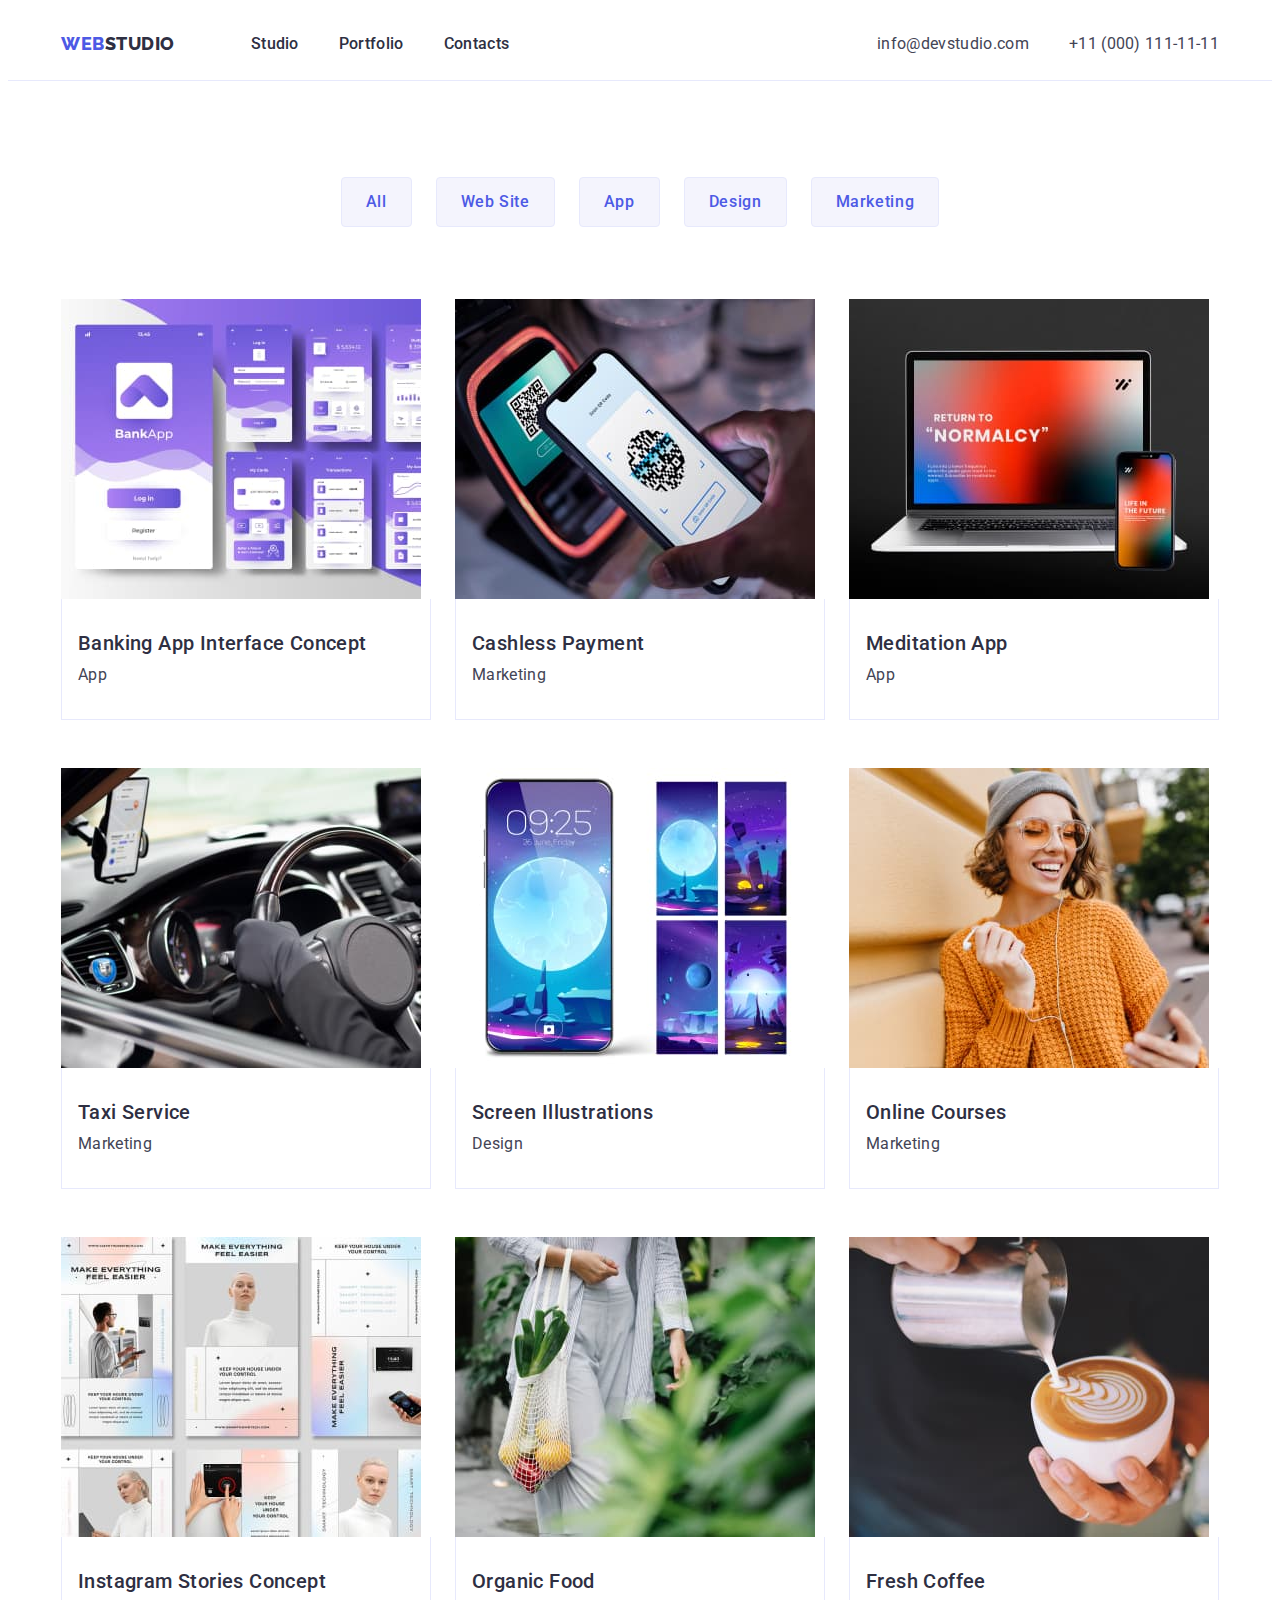
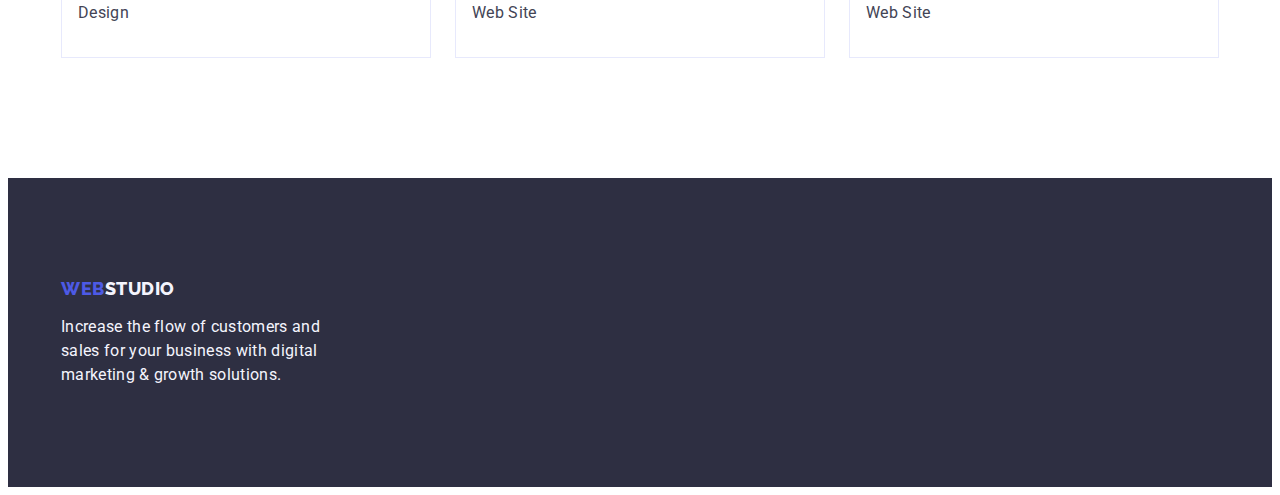
==== commit aa77d3ba: "corrections one" ====
--- a/portfolio.html
+++ b/portfolio.html
@@ -48,7 +48,6 @@
             </ul>
         <ul class="portfolio-list list">
             <li class="portfolio-list-item">
-                <div class="border-container">
                 <a class="link" href="">
                     <img src="./images/banking_app_interface_concept.jpg" alt="our work" width="360" height="300">
                     <div class="name">
@@ -56,11 +55,9 @@
                     <p class="portfolio-text">App</p>
                 </div>
                 </a>
-            </div>
             </li>
         
             <li class="portfolio-list-item">
-                <div class="border-container">
                 <a href="" class="link">
                     <img src="./images/cashless_payment.jpg" alt="our work" width="360" height="300">
                     <div class="name">
@@ -68,10 +65,8 @@
                     <p class="portfolio-text">Marketing</p>
                 </div>
                 </a>
-            </div>
             </li>
             <li class="portfolio-list-item">
-                <div class="border-container">
                 <a href="" class="link">
                     <img src="./images/meditation_app.jpg" alt="our work" width="360" height="300">
                     <div class="name">
@@ -79,10 +74,8 @@
                     <p class="portfolio-text">App</p>
                 </div>
                 </a>
-            </div>
             </li>
             <li class="portfolio-list-item">
-                <div class="border-container">
                 <a href="" class="link">
                     <img src="./images/taxi_service.jpg" alt="our work" width="360" height="300">
                     <div class="name">
@@ -90,10 +83,8 @@
                     <p class="portfolio-text">Marketing</p>
                 </div>
                 </a>
-            </div>
             </li>
             <li class="portfolio-list-item">
-                <div class="border-container">
                 <a href="" class="link">
                     <img src="./images/screen_illustrations.jpg" alt="our work" width="360" height="300">
                     <div class="name">
@@ -101,10 +92,8 @@
                     <p class="portfolio-text">Design</p>
                 </div>
                 </a>
-            </div>
             </li>
             <li class="portfolio-list-item">
-                <div class="border-container">
                 <a href="" class="link">
                     <img src="./images/online_courses.jpg" alt="our work" width="360" height="300">
                     <div class="name">
@@ -112,10 +101,8 @@
                     <p class="portfolio-text">Marketing</p>
                 </div>
                 </a>
-            </div>
             </li>
             <li class="portfolio-list-item">
-                <div class="border-container">
                 <a href="" class="link">
                     <img src="./images/instagram_stories.jpg" alt="our work" width="360" height="300">
                     <div class="name">
@@ -123,10 +110,8 @@
                     <p class="portfolio-text">Design</p>
                 </div>
                 </a>
-            </div>
             </li>
             <li class="portfolio-list-item">
-                <div class="border-container">
                 <a href="" class="link">
                     <img src="./images/organic_food.jpg" alt="our work" width="360" height="300">
                     <div class="name">
@@ -134,10 +119,8 @@
                     <p class="portfolio-text">Web Site</p>
                 </div>
                 </a>
-            </div>
             </li>
             <li class="portfolio-list-item">
-                <div class="border-container">
                 <a href="" class="link">
                     <img src="./images/fresh_coffee.jpg" alt="our work" width="360" height="300">
                     <div class="name">
@@ -145,7 +128,6 @@
                     <p class="portfolio-text">Web Site</p>
                 </div>
                 </a>
-            </div>
             </li>
         </ul>
         </div>
--- a/css/styles.css
+++ b/css/styles.css
@@ -67,8 +67,8 @@
 /*!-----------------------HEADER-----------------------!*/
 
 .header{
-    padding-top: 24px;
-    padding-bottom: 24px;
+    padding: 24px 0;
+    border-bottom: 1px solid var(--cornflower, #E7E9FC);
 }
 .header-logo {
     color: var(--accent-text-color);
@@ -78,6 +78,7 @@
 line-height: 1.17; /* 21px/18 */
 letter-spacing: 0.03em;
 text-transform: uppercase;
+margin-right: 76px;
 }
 
 
@@ -93,13 +94,13 @@
 }
 .header-navigation{
     display: flex;
+    align-items: center;
 }
 
 
 .header-list{
     display:flex;
     gap:40px;
-    margin-left:76px;
 }
 
 .header-list-link {
@@ -340,6 +341,7 @@
     display: flex;
     gap:24px;
     justify-content: center;
+    margin-bottom: 72px;
     
 }
 .filter-btn {
@@ -356,7 +358,7 @@
 background: var(--cloud, #F4F4FD);
 padding: 12px 24px 12px 24px;
 border-radius: 4px;
-margin-bottom: 72px;
+
 }
 
 
@@ -370,6 +372,7 @@
 line-height: 1.5;
 letter-spacing: 0.04em;
 background: var(--ocean, #404BBF);
+border: 1px solid transparent
 }
 /*!-----------------------PORTFOLIO-----------------------!*/
 .portfolio{
@@ -381,6 +384,7 @@
     display: flex;
     flex-wrap: wrap;
     gap: 24px;
+    row-gap: 48px
 }
 
 
@@ -406,14 +410,9 @@
 }
 
 .name{
-    padding-top: 32px;
-    padding-bottom: 32px;
-    padding-left: 16px;
-    padding-right: 16px;
+    padding: 32px 16px;
+    border: 1px solid #e7e9fc;
+    border-top: none;
     
 
 }
-.border-container{
-    border: 1px solid var(--cornflower, #E7E9FC);
-}
-
